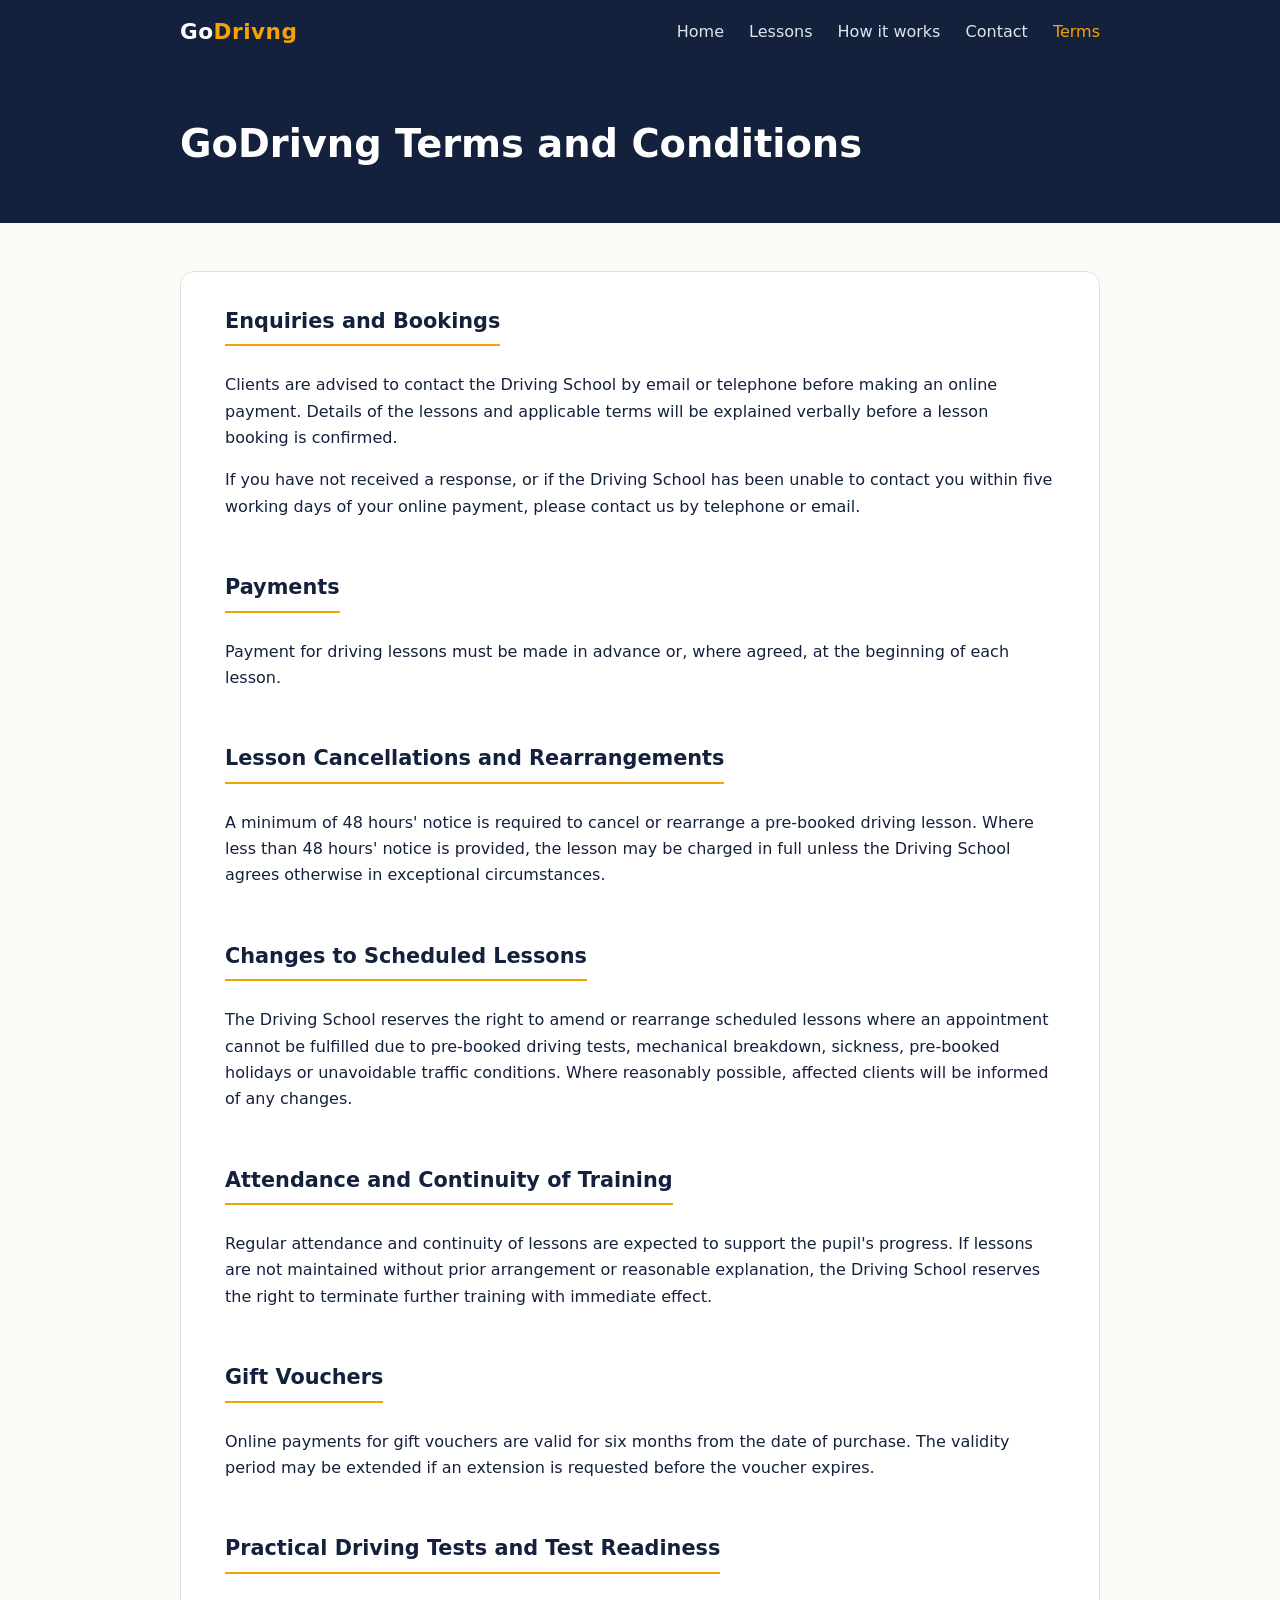
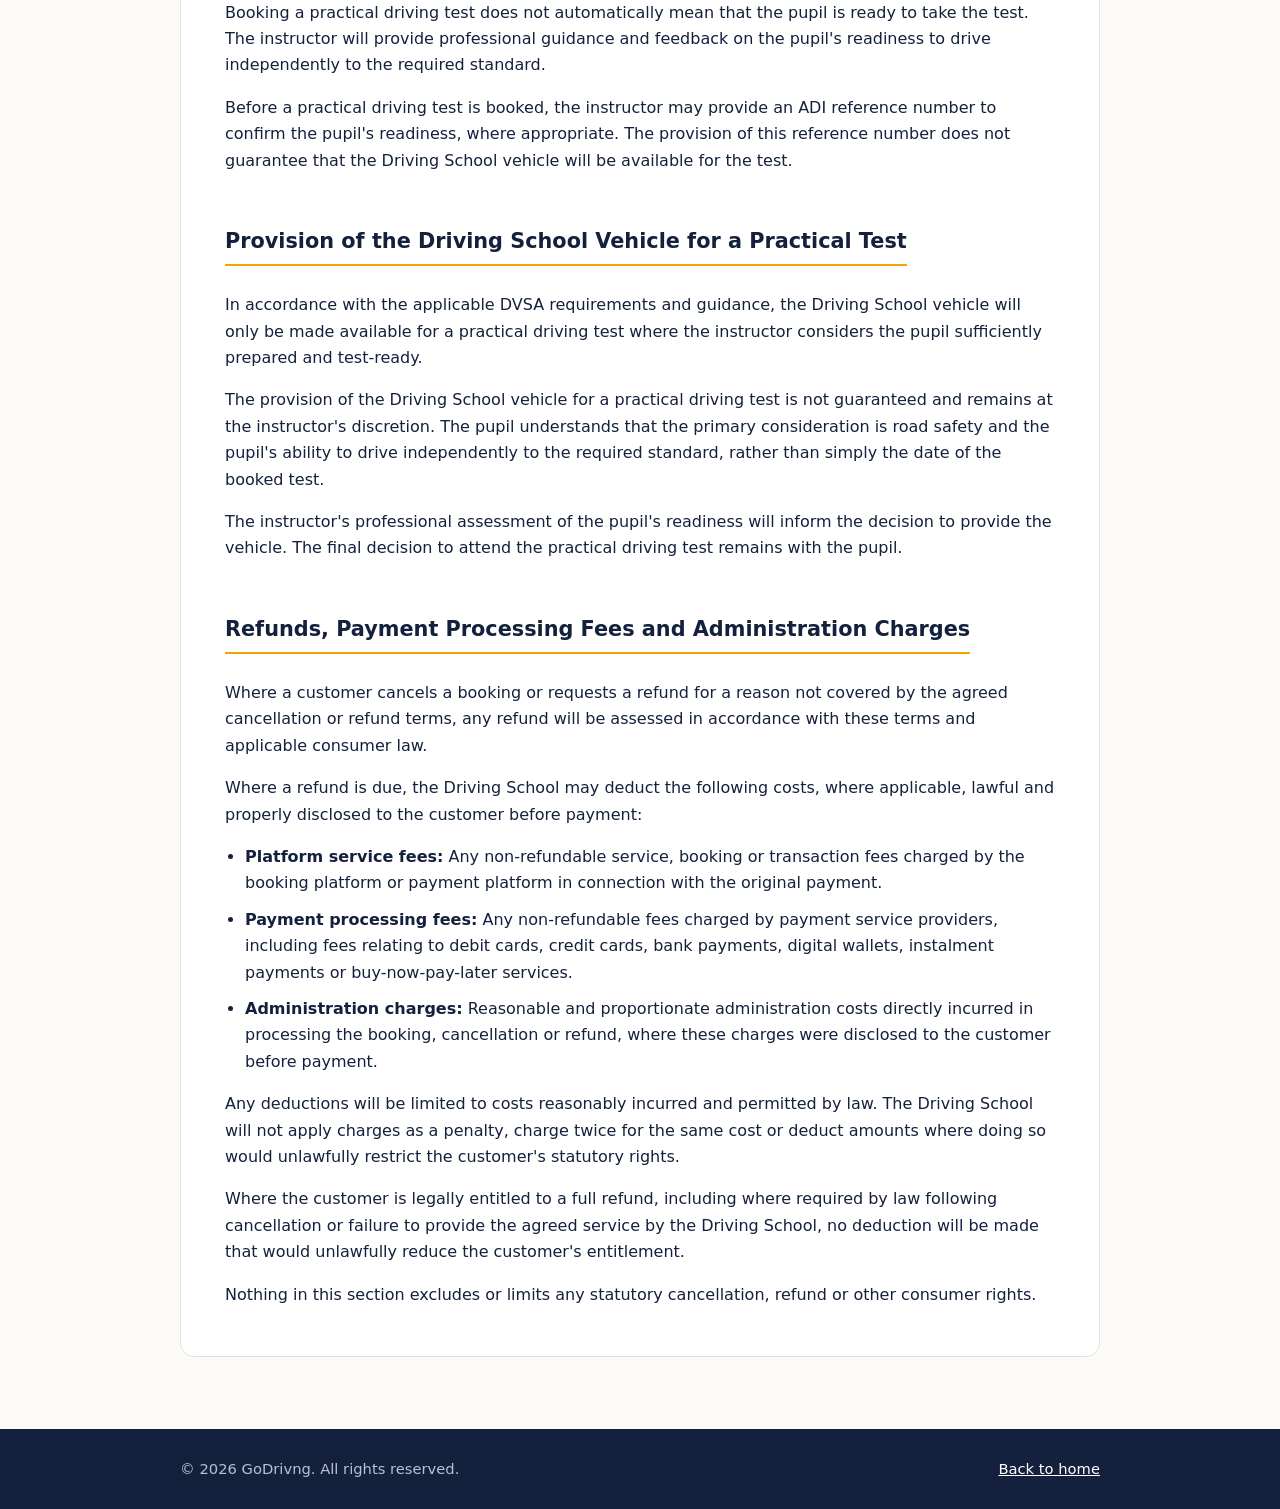
==== terms.html @ 8129f7e6 "Add files via upload" ====
<!DOCTYPE html>
<html lang="en-GB">
<head>
  <meta charset="utf-8">
  <meta name="viewport" content="width=device-width, initial-scale=1">
  <title>Terms and Conditions | GoDrivng</title>
  <meta name="description" content="GoDrivng Terms and Conditions: bookings, payments, cancellations, gift vouchers, practical test provision and refunds.">
  <link rel="stylesheet" href="styles.css">
</head>
<body>

<header class="site">
  <div class="wrap">
    <a class="brand" href="index.html">Go<span>Drivng</span></a>
    <nav>
      <a href="index.html">Home</a>
      <a href="index.html#lessons">Lessons</a>
      <a href="index.html#how-it-works">How it works</a>
      <a href="index.html#contact">Contact</a>
      <a href="terms.html" aria-current="page">Terms</a>
    </nav>
  </div>
</header>

<div class="terms-head">
  <div class="wrap">
    <h1>GoDrivng Terms and Conditions</h1>
  </div>
</div>

<main class="terms-body">
  <div class="wrap">
    <article>

      <h2>Enquiries and Bookings</h2>
      <p>Clients are advised to contact the Driving School by email or telephone before making an online payment. Details of the lessons and applicable terms will be explained verbally before a lesson booking is confirmed.</p>
      <p>If you have not received a response, or if the Driving School has been unable to contact you within five working days of your online payment, please contact us by telephone or email.</p>

      <h2>Payments</h2>
      <p>Payment for driving lessons must be made in advance or, where agreed, at the beginning of each lesson.</p>

      <h2>Lesson Cancellations and Rearrangements</h2>
      <p>A minimum of 48 hours' notice is required to cancel or rearrange a pre-booked driving lesson. Where less than 48 hours' notice is provided, the lesson may be charged in full unless the Driving School agrees otherwise in exceptional circumstances.</p>

      <h2>Changes to Scheduled Lessons</h2>
      <p>The Driving School reserves the right to amend or rearrange scheduled lessons where an appointment cannot be fulfilled due to pre-booked driving tests, mechanical breakdown, sickness, pre-booked holidays or unavoidable traffic conditions. Where reasonably possible, affected clients will be informed of any changes.</p>

      <h2>Attendance and Continuity of Training</h2>
      <p>Regular attendance and continuity of lessons are expected to support the pupil's progress. If lessons are not maintained without prior arrangement or reasonable explanation, the Driving School reserves the right to terminate further training with immediate effect.</p>

      <h2>Gift Vouchers</h2>
      <p>Online payments for gift vouchers are valid for six months from the date of purchase. The validity period may be extended if an extension is requested before the voucher expires.</p>

      <h2>Practical Driving Tests and Test Readiness</h2>
      <p>Booking a practical driving test does not automatically mean that the pupil is ready to take the test. The instructor will provide professional guidance and feedback on the pupil's readiness to drive independently to the required standard.</p>
      <p>Before a practical driving test is booked, the instructor may provide an ADI reference number to confirm the pupil's readiness, where appropriate. The provision of this reference number does not guarantee that the Driving School vehicle will be available for the test.</p>

      <h2>Provision of the Driving School Vehicle for a Practical Test</h2>
      <p>In accordance with the applicable DVSA requirements and guidance, the Driving School vehicle will only be made available for a practical driving test where the instructor considers the pupil sufficiently prepared and test-ready.</p>
      <p>The provision of the Driving School vehicle for a practical driving test is not guaranteed and remains at the instructor's discretion. The pupil understands that the primary consideration is road safety and the pupil's ability to drive independently to the required standard, rather than simply the date of the booked test.</p>
      <p>The instructor's professional assessment of the pupil's readiness will inform the decision to provide the vehicle. The final decision to attend the practical driving test remains with the pupil.</p>

      <h2>Refunds, Payment Processing Fees and Administration Charges</h2>
      <p>Where a customer cancels a booking or requests a refund for a reason not covered by the agreed cancellation or refund terms, any refund will be assessed in accordance with these terms and applicable consumer law.</p>
      <p>Where a refund is due, the Driving School may deduct the following costs, where applicable, lawful and properly disclosed to the customer before payment:</p>
      <ul>
        <li><strong>Platform service fees:</strong> Any non-refundable service, booking or transaction fees charged by the booking platform or payment platform in connection with the original payment.</li>
        <li><strong>Payment processing fees:</strong> Any non-refundable fees charged by payment service providers, including fees relating to debit cards, credit cards, bank payments, digital wallets, instalment payments or buy-now-pay-later services.</li>
        <li><strong>Administration charges:</strong> Reasonable and proportionate administration costs directly incurred in processing the booking, cancellation or refund, where these charges were disclosed to the customer before payment.</li>
      </ul>
      <p>Any deductions will be limited to costs reasonably incurred and permitted by law. The Driving School will not apply charges as a penalty, charge twice for the same cost or deduct amounts where doing so would unlawfully restrict the customer's statutory rights.</p>
      <p>Where the customer is legally entitled to a full refund, including where required by law following cancellation or failure to provide the agreed service by the Driving School, no deduction will be made that would unlawfully reduce the customer's entitlement.</p>
      <p>Nothing in this section excludes or limits any statutory cancellation, refund or other consumer rights.</p>

    </article>
  </div>
</main>

<footer class="site">
  <div class="wrap">
    <span>&copy; <span id="year">2026</span> GoDrivng. All rights reserved.</span>
    <a href="index.html">Back to home</a>
  </div>
</footer>

<script>
  document.getElementById("year").textContent = new Date().getFullYear();
</script>
</body>
</html>
---- styles.css ----
:root {
  --ink: #14213d;
  --accent: #f4a300;
  --accent-dark: #c47f00;
  --bg: #fbfaf7;
  --card: #ffffff;
  --muted: #5b6577;
  --line: #e4e1d8;
  --radius: 14px;
}

* { box-sizing: border-box; }

html { scroll-behavior: smooth; }

body {
  margin: 0;
  font-family: "Segoe UI", system-ui, -apple-system, Roboto, Helvetica, Arial, sans-serif;
  color: var(--ink);
  background: var(--bg);
  line-height: 1.65;
}

a { color: var(--ink); }

.wrap { max-width: 960px; margin: 0 auto; padding: 0 20px; }

/* Header */
header.site {
  background: var(--ink);
  color: #fff;
  position: sticky;
  top: 0;
  z-index: 10;
}
header.site .wrap {
  display: flex;
  align-items: center;
  justify-content: space-between;
  padding-top: 14px;
  padding-bottom: 14px;
  gap: 16px;
  flex-wrap: wrap;
}
.brand {
  font-weight: 800;
  font-size: 1.35rem;
  letter-spacing: .5px;
  color: #fff;
  text-decoration: none;
}
.brand span { color: var(--accent); }
nav a {
  color: #dfe4ee;
  text-decoration: none;
  margin-left: 20px;
  font-weight: 500;
}
nav a:hover, nav a[aria-current="page"] { color: var(--accent); }

/* Hero */
.hero {
  background: linear-gradient(135deg, var(--ink) 0%, #26365f 100%);
  color: #fff;
  padding: 80px 0 90px;
}
.hero h1 {
  font-size: clamp(2rem, 5vw, 3.2rem);
  line-height: 1.15;
  margin: 0 0 16px;
}
.hero h1 em { color: var(--accent); font-style: normal; }
.hero p { max-width: 560px; font-size: 1.15rem; color: #d6dcea; margin: 0 0 28px; }

.btn {
  display: inline-block;
  background: var(--accent);
  color: var(--ink);
  font-weight: 700;
  padding: 13px 26px;
  border-radius: 999px;
  text-decoration: none;
  transition: background .15s, transform .15s;
}
.btn:hover { background: var(--accent-dark); transform: translateY(-1px); }
.btn.ghost {
  background: transparent;
  color: #fff;
  border: 2px solid rgba(255,255,255,.4);
  margin-left: 10px;
}
.btn.ghost:hover { border-color: var(--accent); color: var(--accent); background: transparent; }

/* Sections */
section { padding: 64px 0; }
section h2 { font-size: 1.8rem; margin: 0 0 8px; }
.lead { color: var(--muted); margin: 0 0 32px; max-width: 620px; }

.grid {
  display: grid;
  gap: 20px;
  grid-template-columns: repeat(auto-fit, minmax(240px, 1fr));
}
.card {
  background: var(--card);
  border: 1px solid var(--line);
  border-radius: var(--radius);
  padding: 24px;
}
.card h3 { margin: 0 0 8px; font-size: 1.15rem; }
.card p { margin: 0; color: var(--muted); }
.card .num {
  display: inline-grid;
  place-items: center;
  width: 36px; height: 36px;
  border-radius: 50%;
  background: var(--accent);
  color: var(--ink);
  font-weight: 800;
  margin-bottom: 12px;
}

.band { background: #f1eee5; }

.notice {
  background: #fff6e0;
  border-left: 4px solid var(--accent);
  padding: 16px 20px;
  border-radius: 8px;
  margin-top: 28px;
}

/* Contact */
.contact-list { list-style: none; padding: 0; margin: 0; }
.contact-list li { margin-bottom: 8px; }

/* Terms page */
.terms-head { background: var(--ink); color: #fff; padding: 48px 0; }
.terms-head h1 { margin: 0; font-size: clamp(1.7rem, 4vw, 2.4rem); }
.terms-body { padding: 48px 0 72px; }
.terms-body article {
  background: var(--card);
  border: 1px solid var(--line);
  border-radius: var(--radius);
  padding: 32px clamp(20px, 4vw, 44px);
}
.terms-body h2 {
  font-size: 1.3rem;
  margin: 34px 0 10px;
  padding-bottom: 6px;
  border-bottom: 2px solid var(--accent);
  display: inline-block;
}
.terms-body h2:first-child { margin-top: 0; }
.terms-body ul { padding-left: 20px; }
.terms-body li { margin-bottom: 10px; }

/* Footer */
footer.site {
  background: var(--ink);
  color: #b9c1d3;
  padding: 28px 0;
  font-size: .92rem;
}
footer.site a { color: #fff; }
footer.site .wrap {
  display: flex;
  justify-content: space-between;
  flex-wrap: wrap;
  gap: 10px;
}

@media (max-width: 560px) {
  nav a { margin-left: 14px; }
  .btn.ghost { margin: 12px 0 0; }
}
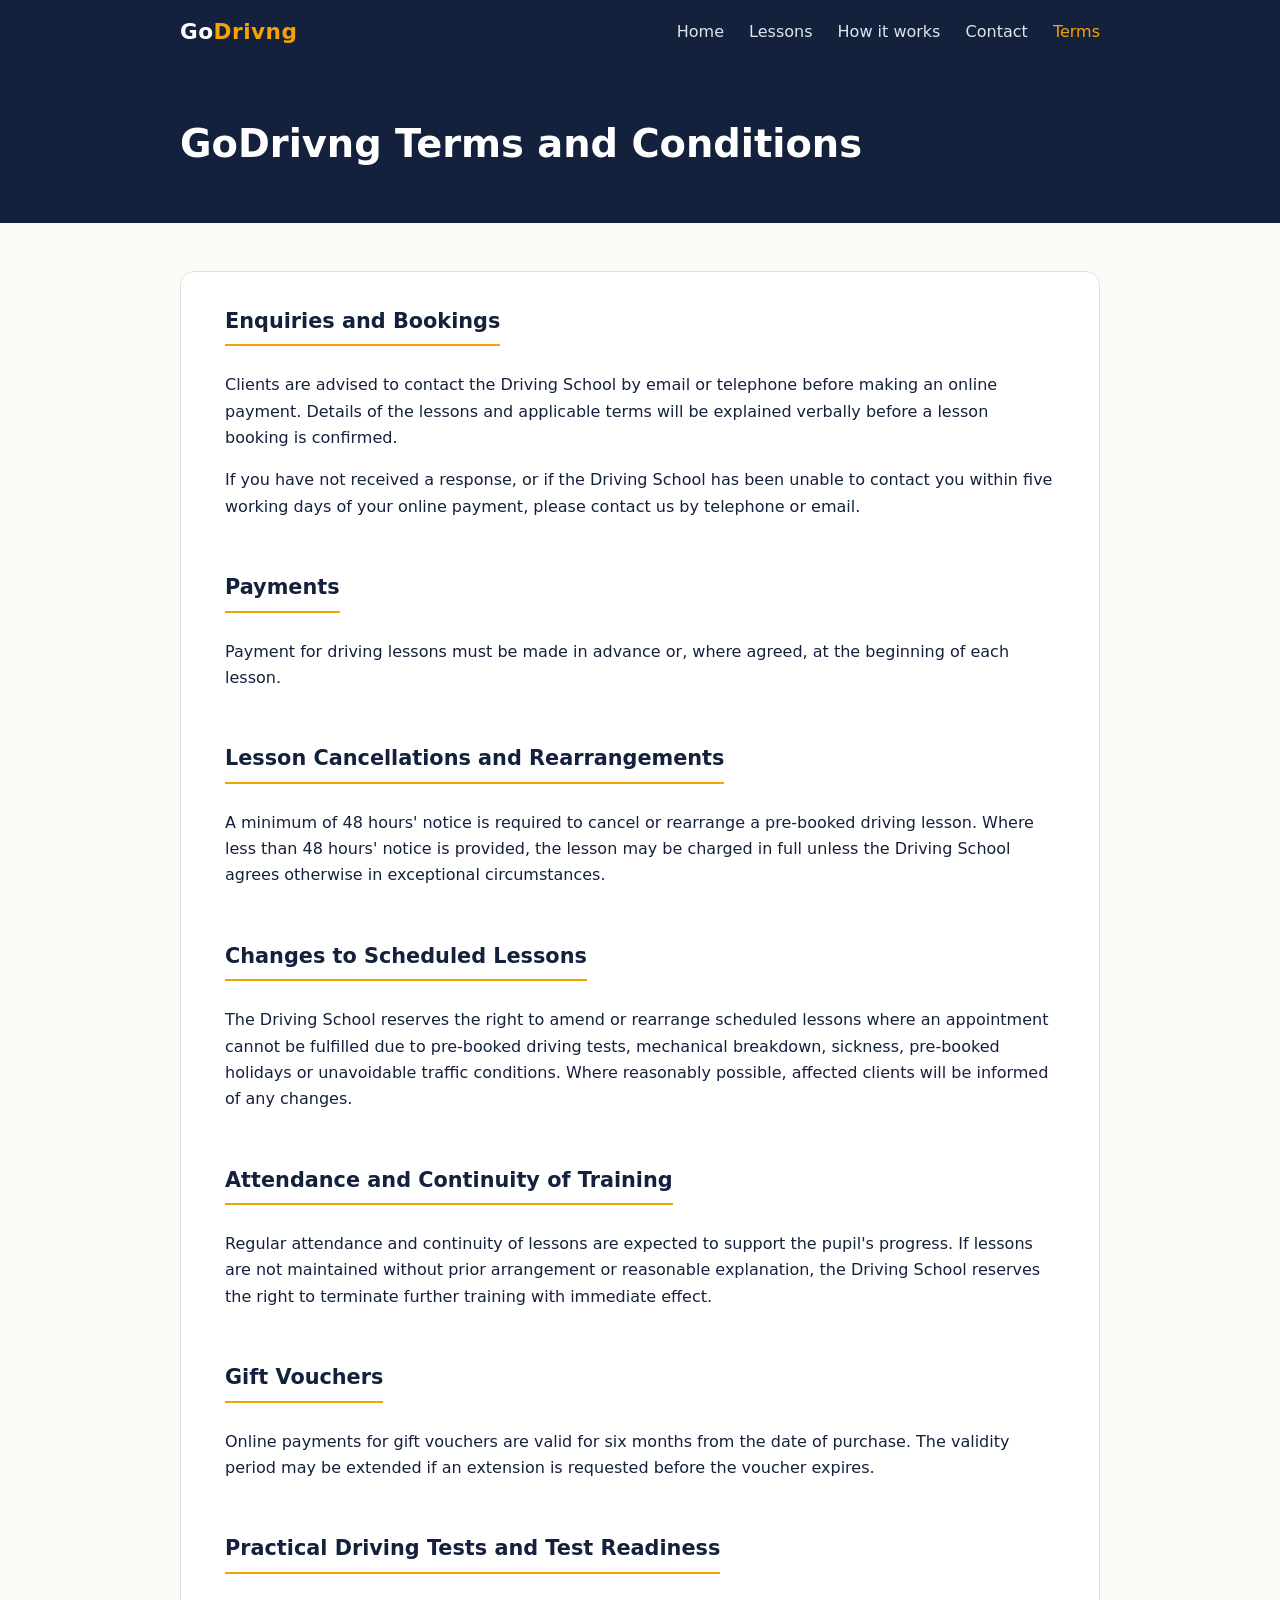
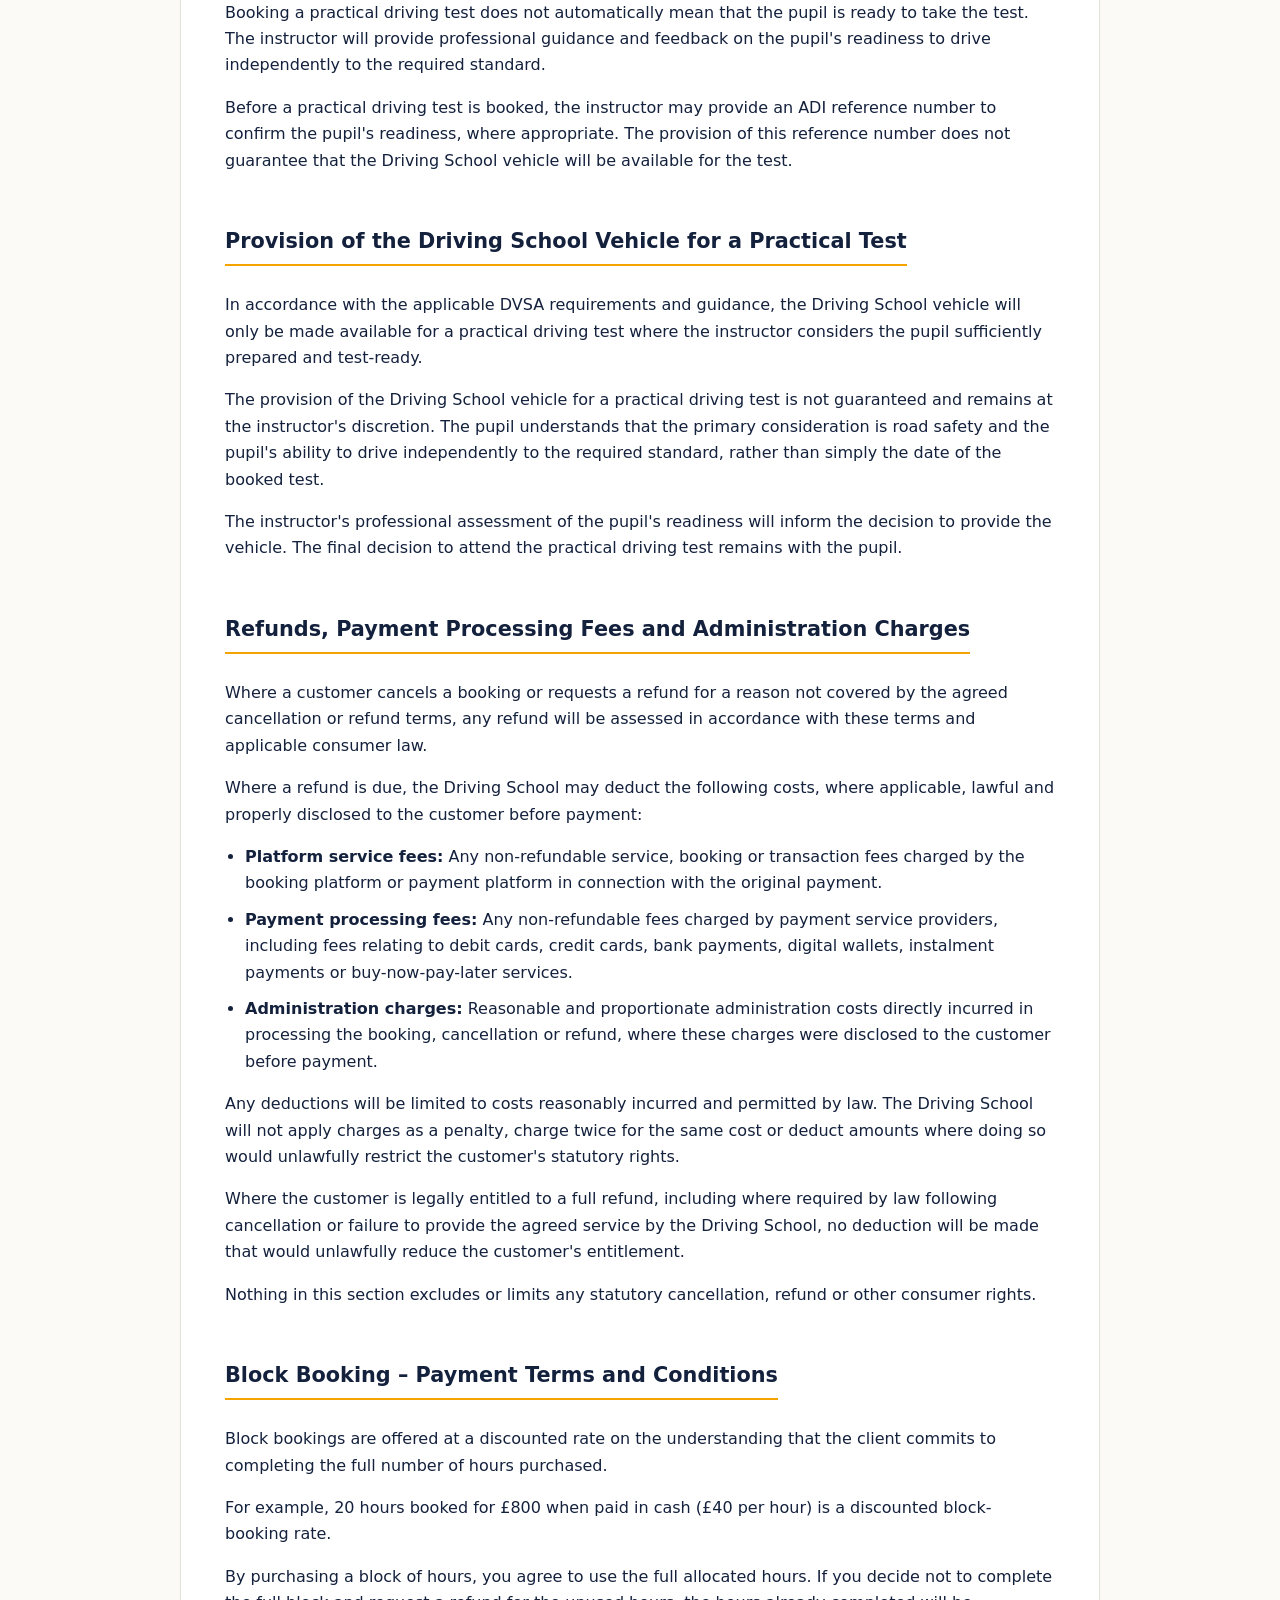
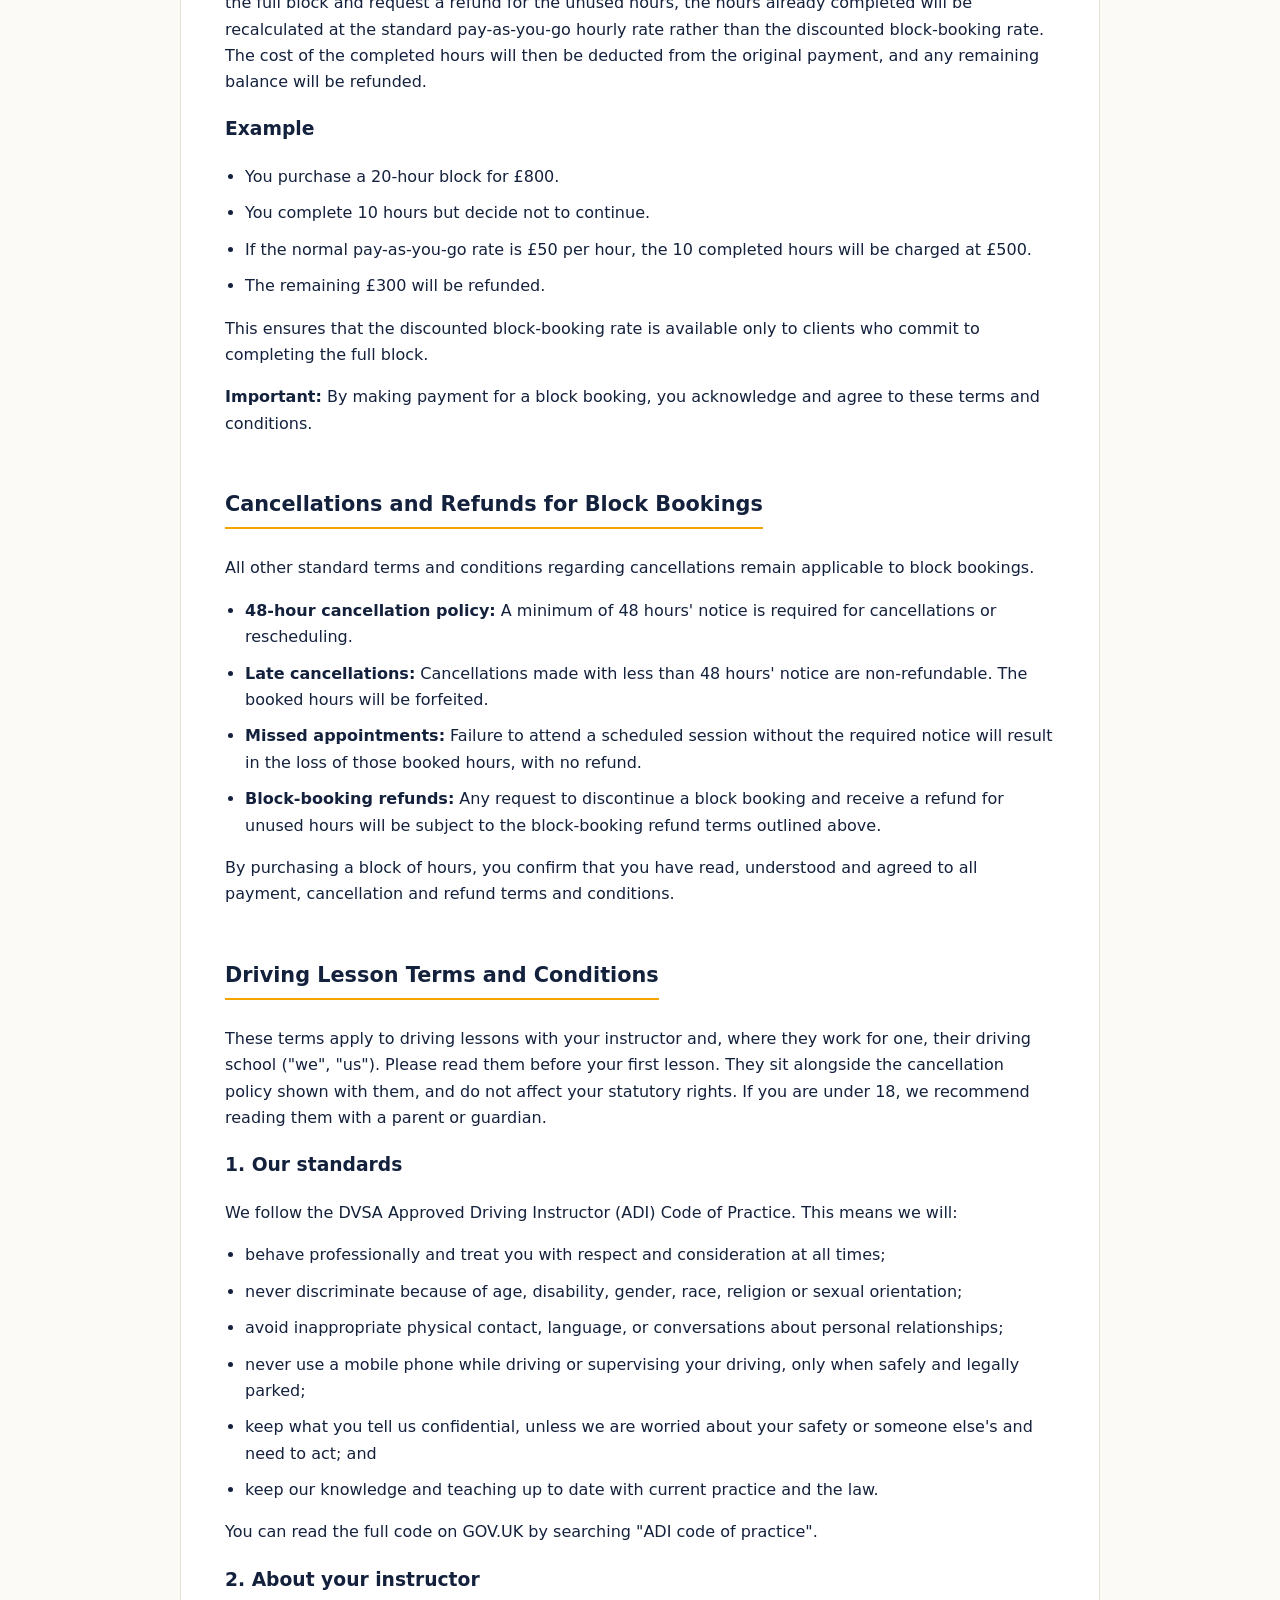
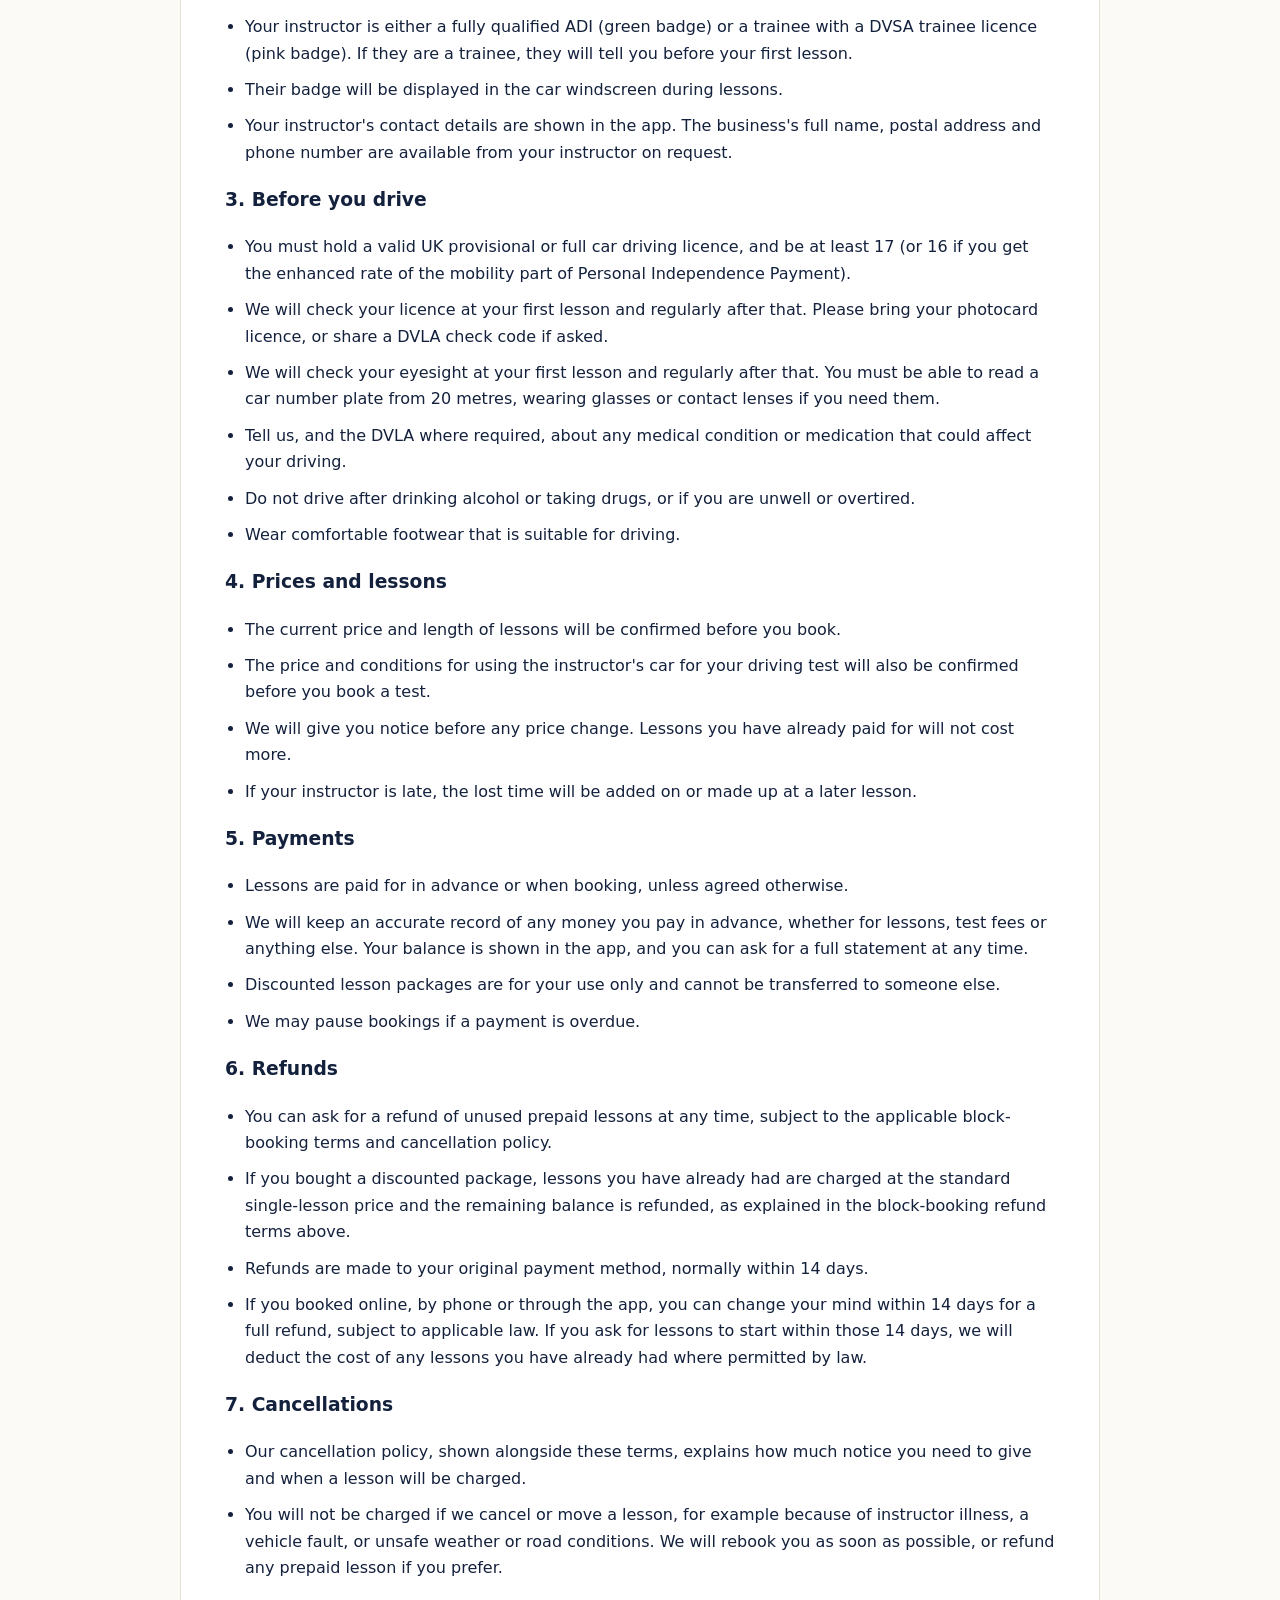
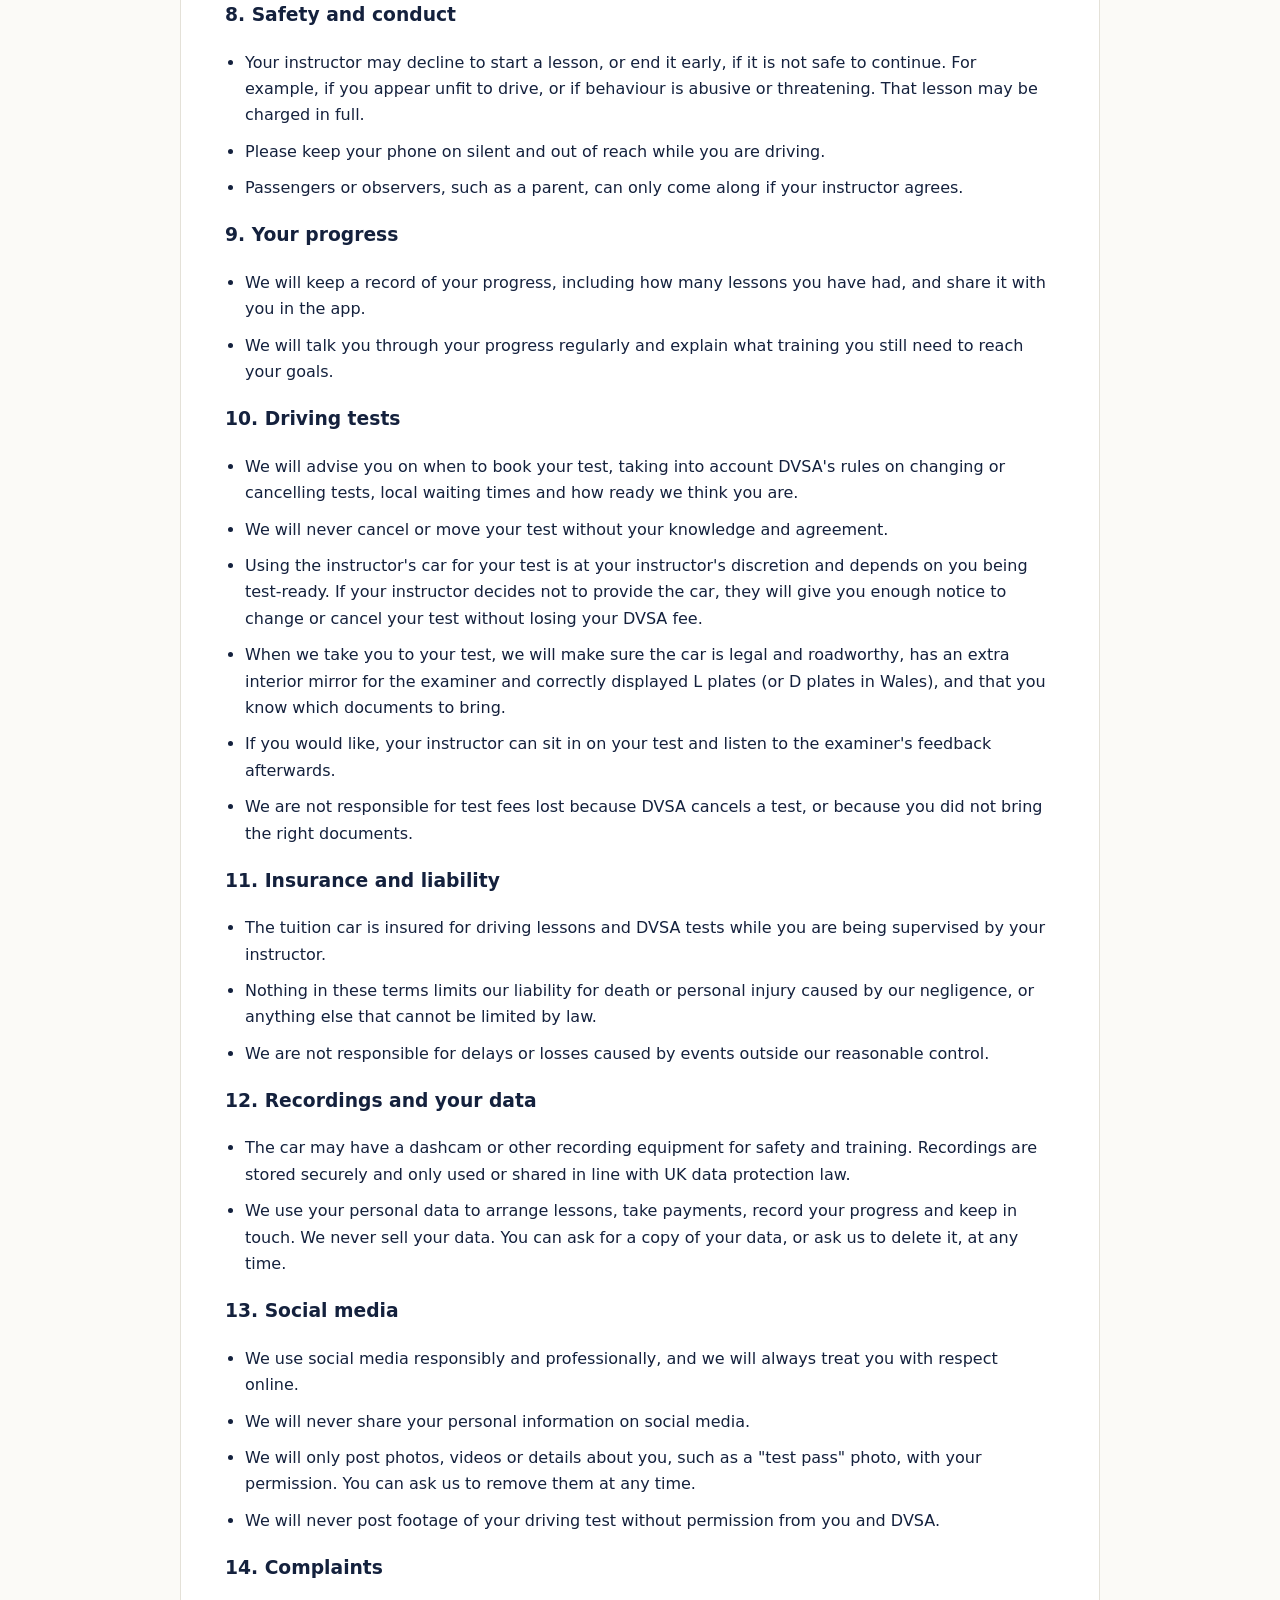
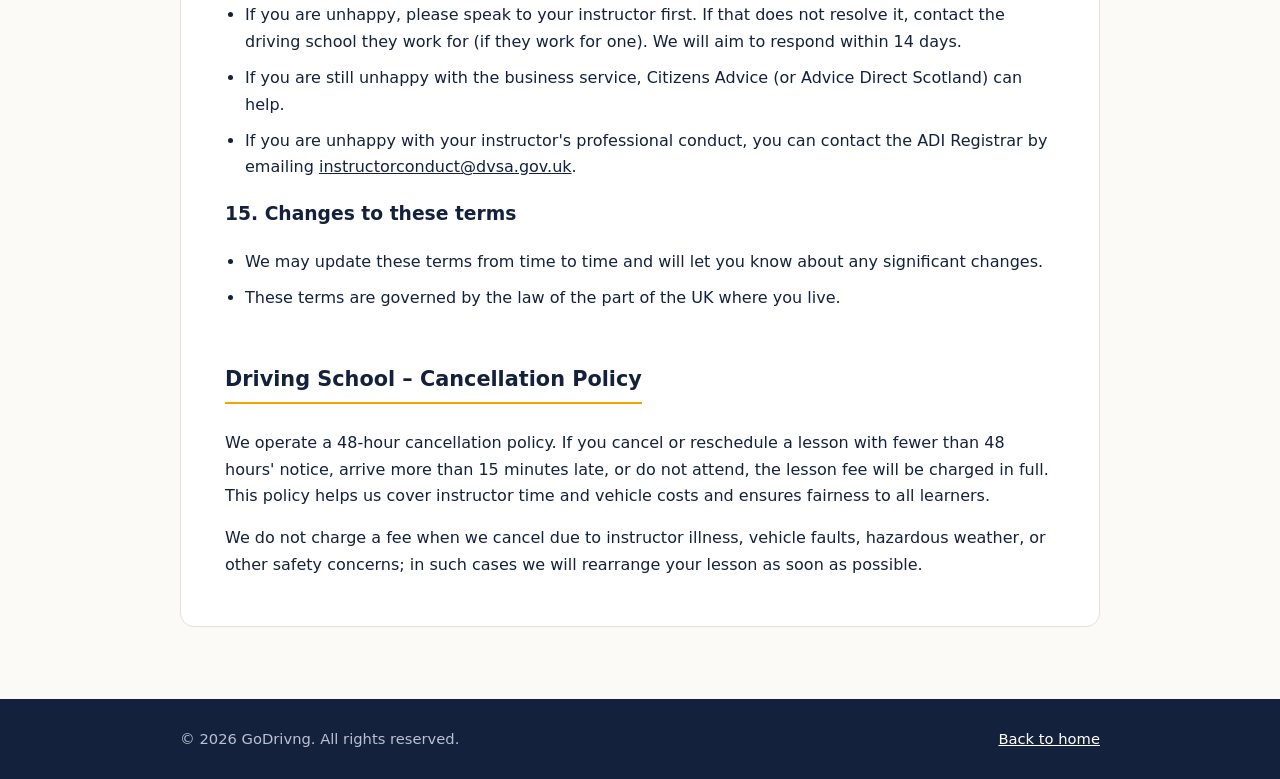
==== commit b3fc9757: "Revise terms and conditions for block bookings Updated the terms and conditions to include block boo" ====
--- a/terms.html
+++ b/terms.html
@@ -4,7 +4,7 @@
   <meta charset="utf-8">
   <meta name="viewport" content="width=device-width, initial-scale=1">
   <title>Terms and Conditions | GoDrivng</title>
-  <meta name="description" content="GoDrivng Terms and Conditions: bookings, payments, cancellations, gift vouchers, practical test provision and refunds.">
+  <meta name="description" content="GoDrivng Terms and Conditions: bookings, payments, block bookings, cancellations, gift vouchers, practical tests and refunds.">
   <link rel="stylesheet" href="styles.css">
 </head>
 <body>
@@ -72,6 +72,155 @@
       <p>Where the customer is legally entitled to a full refund, including where required by law following cancellation or failure to provide the agreed service by the Driving School, no deduction will be made that would unlawfully reduce the customer's entitlement.</p>
       <p>Nothing in this section excludes or limits any statutory cancellation, refund or other consumer rights.</p>
 
+
+      <h2>Block Booking – Payment Terms and Conditions</h2>
+      <p>Block bookings are offered at a discounted rate on the understanding that the client commits to completing the full number of hours purchased.</p>
+      <p>For example, 20 hours booked for £800 when paid in cash (£40 per hour) is a discounted block-booking rate.</p>
+      <p>By purchasing a block of hours, you agree to use the full allocated hours. If you decide not to complete the full block and request a refund for the unused hours, the hours already completed will be recalculated at the standard pay-as-you-go hourly rate rather than the discounted block-booking rate. The cost of the completed hours will then be deducted from the original payment, and any remaining balance will be refunded.</p>
+
+      <h3>Example</h3>
+      <ul>
+        <li>You purchase a 20-hour block for £800.</li>
+        <li>You complete 10 hours but decide not to continue.</li>
+        <li>If the normal pay-as-you-go rate is £50 per hour, the 10 completed hours will be charged at £500.</li>
+        <li>The remaining £300 will be refunded.</li>
+      </ul>
+      <p>This ensures that the discounted block-booking rate is available only to clients who commit to completing the full block.</p>
+      <p><strong>Important:</strong> By making payment for a block booking, you acknowledge and agree to these terms and conditions.</p>
+
+      <h2>Cancellations and Refunds for Block Bookings</h2>
+      <p>All other standard terms and conditions regarding cancellations remain applicable to block bookings.</p>
+      <ul>
+        <li><strong>48-hour cancellation policy:</strong> A minimum of 48 hours' notice is required for cancellations or rescheduling.</li>
+        <li><strong>Late cancellations:</strong> Cancellations made with less than 48 hours' notice are non-refundable. The booked hours will be forfeited.</li>
+        <li><strong>Missed appointments:</strong> Failure to attend a scheduled session without the required notice will result in the loss of those booked hours, with no refund.</li>
+        <li><strong>Block-booking refunds:</strong> Any request to discontinue a block booking and receive a refund for unused hours will be subject to the block-booking refund terms outlined above.</li>
+      </ul>
+      <p>By purchasing a block of hours, you confirm that you have read, understood and agreed to all payment, cancellation and refund terms and conditions.</p>
+
+      <h2>Driving Lesson Terms and Conditions</h2>
+      <p>These terms apply to driving lessons with your instructor and, where they work for one, their driving school ("we", "us"). Please read them before your first lesson. They sit alongside the cancellation policy shown with them, and do not affect your statutory rights. If you are under 18, we recommend reading them with a parent or guardian.</p>
+
+      <h3>1. Our standards</h3>
+      <p>We follow the DVSA Approved Driving Instructor (ADI) Code of Practice. This means we will:</p>
+      <ul>
+        <li>behave professionally and treat you with respect and consideration at all times;</li>
+        <li>never discriminate because of age, disability, gender, race, religion or sexual orientation;</li>
+        <li>avoid inappropriate physical contact, language, or conversations about personal relationships;</li>
+        <li>never use a mobile phone while driving or supervising your driving, only when safely and legally parked;</li>
+        <li>keep what you tell us confidential, unless we are worried about your safety or someone else's and need to act; and</li>
+        <li>keep our knowledge and teaching up to date with current practice and the law.</li>
+      </ul>
+      <p>You can read the full code on GOV.UK by searching "ADI code of practice".</p>
+
+      <h3>2. About your instructor</h3>
+      <ul>
+        <li>Your instructor is either a fully qualified ADI (green badge) or a trainee with a DVSA trainee licence (pink badge). If they are a trainee, they will tell you before your first lesson.</li>
+        <li>Their badge will be displayed in the car windscreen during lessons.</li>
+        <li>Your instructor's contact details are shown in the app. The business's full name, postal address and phone number are available from your instructor on request.</li>
+      </ul>
+
+      <h3>3. Before you drive</h3>
+      <ul>
+        <li>You must hold a valid UK provisional or full car driving licence, and be at least 17 (or 16 if you get the enhanced rate of the mobility part of Personal Independence Payment).</li>
+        <li>We will check your licence at your first lesson and regularly after that. Please bring your photocard licence, or share a DVLA check code if asked.</li>
+        <li>We will check your eyesight at your first lesson and regularly after that. You must be able to read a car number plate from 20 metres, wearing glasses or contact lenses if you need them.</li>
+        <li>Tell us, and the DVLA where required, about any medical condition or medication that could affect your driving.</li>
+        <li>Do not drive after drinking alcohol or taking drugs, or if you are unwell or overtired.</li>
+        <li>Wear comfortable footwear that is suitable for driving.</li>
+      </ul>
+
+      <h3>4. Prices and lessons</h3>
+      <ul>
+        <li>The current price and length of lessons will be confirmed before you book.</li>
+        <li>The price and conditions for using the instructor's car for your driving test will also be confirmed before you book a test.</li>
+        <li>We will give you notice before any price change. Lessons you have already paid for will not cost more.</li>
+        <li>If your instructor is late, the lost time will be added on or made up at a later lesson.</li>
+      </ul>
+
+      <h3>5. Payments</h3>
+      <ul>
+        <li>Lessons are paid for in advance or when booking, unless agreed otherwise.</li>
+        <li>We will keep an accurate record of any money you pay in advance, whether for lessons, test fees or anything else. Your balance is shown in the app, and you can ask for a full statement at any time.</li>
+        <li>Discounted lesson packages are for your use only and cannot be transferred to someone else.</li>
+        <li>We may pause bookings if a payment is overdue.</li>
+      </ul>
+
+      <h3>6. Refunds</h3>
+      <ul>
+        <li>You can ask for a refund of unused prepaid lessons at any time, subject to the applicable block-booking terms and cancellation policy.</li>
+        <li>If you bought a discounted package, lessons you have already had are charged at the standard single-lesson price and the remaining balance is refunded, as explained in the block-booking refund terms above.</li>
+        <li>Refunds are made to your original payment method, normally within 14 days.</li>
+        <li>If you booked online, by phone or through the app, you can change your mind within 14 days for a full refund, subject to applicable law. If you ask for lessons to start within those 14 days, we will deduct the cost of any lessons you have already had where permitted by law.</li>
+      </ul>
+
+      <h3>7. Cancellations</h3>
+      <ul>
+        <li>Our cancellation policy, shown alongside these terms, explains how much notice you need to give and when a lesson will be charged.</li>
+        <li>You will not be charged if we cancel or move a lesson, for example because of instructor illness, a vehicle fault, or unsafe weather or road conditions. We will rebook you as soon as possible, or refund any prepaid lesson if you prefer.</li>
+      </ul>
+
+      <h3>8. Safety and conduct</h3>
+      <ul>
+        <li>Your instructor may decline to start a lesson, or end it early, if it is not safe to continue. For example, if you appear unfit to drive, or if behaviour is abusive or threatening. That lesson may be charged in full.</li>
+        <li>Please keep your phone on silent and out of reach while you are driving.</li>
+        <li>Passengers or observers, such as a parent, can only come along if your instructor agrees.</li>
+      </ul>
+
+      <h3>9. Your progress</h3>
+      <ul>
+        <li>We will keep a record of your progress, including how many lessons you have had, and share it with you in the app.</li>
+        <li>We will talk you through your progress regularly and explain what training you still need to reach your goals.</li>
+      </ul>
+
+      <h3>10. Driving tests</h3>
+      <ul>
+        <li>We will advise you on when to book your test, taking into account DVSA's rules on changing or cancelling tests, local waiting times and how ready we think you are.</li>
+        <li>We will never cancel or move your test without your knowledge and agreement.</li>
+        <li>Using the instructor's car for your test is at your instructor's discretion and depends on you being test-ready. If your instructor decides not to provide the car, they will give you enough notice to change or cancel your test without losing your DVSA fee.</li>
+        <li>When we take you to your test, we will make sure the car is legal and roadworthy, has an extra interior mirror for the examiner and correctly displayed L plates (or D plates in Wales), and that you know which documents to bring.</li>
+        <li>If you would like, your instructor can sit in on your test and listen to the examiner's feedback afterwards.</li>
+        <li>We are not responsible for test fees lost because DVSA cancels a test, or because you did not bring the right documents.</li>
+      </ul>
+
+      <h3>11. Insurance and liability</h3>
+      <ul>
+        <li>The tuition car is insured for driving lessons and DVSA tests while you are being supervised by your instructor.</li>
+        <li>Nothing in these terms limits our liability for death or personal injury caused by our negligence, or anything else that cannot be limited by law.</li>
+        <li>We are not responsible for delays or losses caused by events outside our reasonable control.</li>
+      </ul>
+
+      <h3>12. Recordings and your data</h3>
+      <ul>
+        <li>The car may have a dashcam or other recording equipment for safety and training. Recordings are stored securely and only used or shared in line with UK data protection law.</li>
+        <li>We use your personal data to arrange lessons, take payments, record your progress and keep in touch. We never sell your data. You can ask for a copy of your data, or ask us to delete it, at any time.</li>
+      </ul>
+
+      <h3>13. Social media</h3>
+      <ul>
+        <li>We use social media responsibly and professionally, and we will always treat you with respect online.</li>
+        <li>We will never share your personal information on social media.</li>
+        <li>We will only post photos, videos or details about you, such as a "test pass" photo, with your permission. You can ask us to remove them at any time.</li>
+        <li>We will never post footage of your driving test without permission from you and DVSA.</li>
+      </ul>
+
+      <h3>14. Complaints</h3>
+      <ul>
+        <li>If you are unhappy, please speak to your instructor first. If that does not resolve it, contact the driving school they work for (if they work for one). We will aim to respond within 14 days.</li>
+        <li>If you are still unhappy with the business service, Citizens Advice (or Advice Direct Scotland) can help.</li>
+        <li>If you are unhappy with your instructor's professional conduct, you can contact the ADI Registrar by emailing <a href="mailto:instructorconduct@dvsa.gov.uk">instructorconduct@dvsa.gov.uk</a>.</li>
+      </ul>
+
+      <h3>15. Changes to these terms</h3>
+      <ul>
+        <li>We may update these terms from time to time and will let you know about any significant changes.</li>
+        <li>These terms are governed by the law of the part of the UK where you live.</li>
+      </ul>
+
+      <h2>Driving School – Cancellation Policy</h2>
+      <p>We operate a 48-hour cancellation policy. If you cancel or reschedule a lesson with fewer than 48 hours' notice, arrive more than 15 minutes late, or do not attend, the lesson fee will be charged in full. This policy helps us cover instructor time and vehicle costs and ensures fairness to all learners.</p>
+      <p>We do not charge a fee when we cancel due to instructor illness, vehicle faults, hazardous weather, or other safety concerns; in such cases we will rearrange your lesson as soon as possible.</p>
+
     </article>
   </div>
 </main>
--- a/styles.css
+++ b/styles.css
@@ -130,6 +130,16 @@
   margin-top: 28px;
 }
 
+/* Booking form */
+.booking-frame {
+  background: var(--card);
+  border: 1px solid var(--line);
+  border-radius: var(--radius);
+  padding: 12px;
+  overflow: hidden;
+}
+.booking-frame iframe { display: block; border: 0; }
+
 /* Contact */
 .contact-list { list-style: none; padding: 0; margin: 0; }
 .contact-list li { margin-bottom: 8px; }
